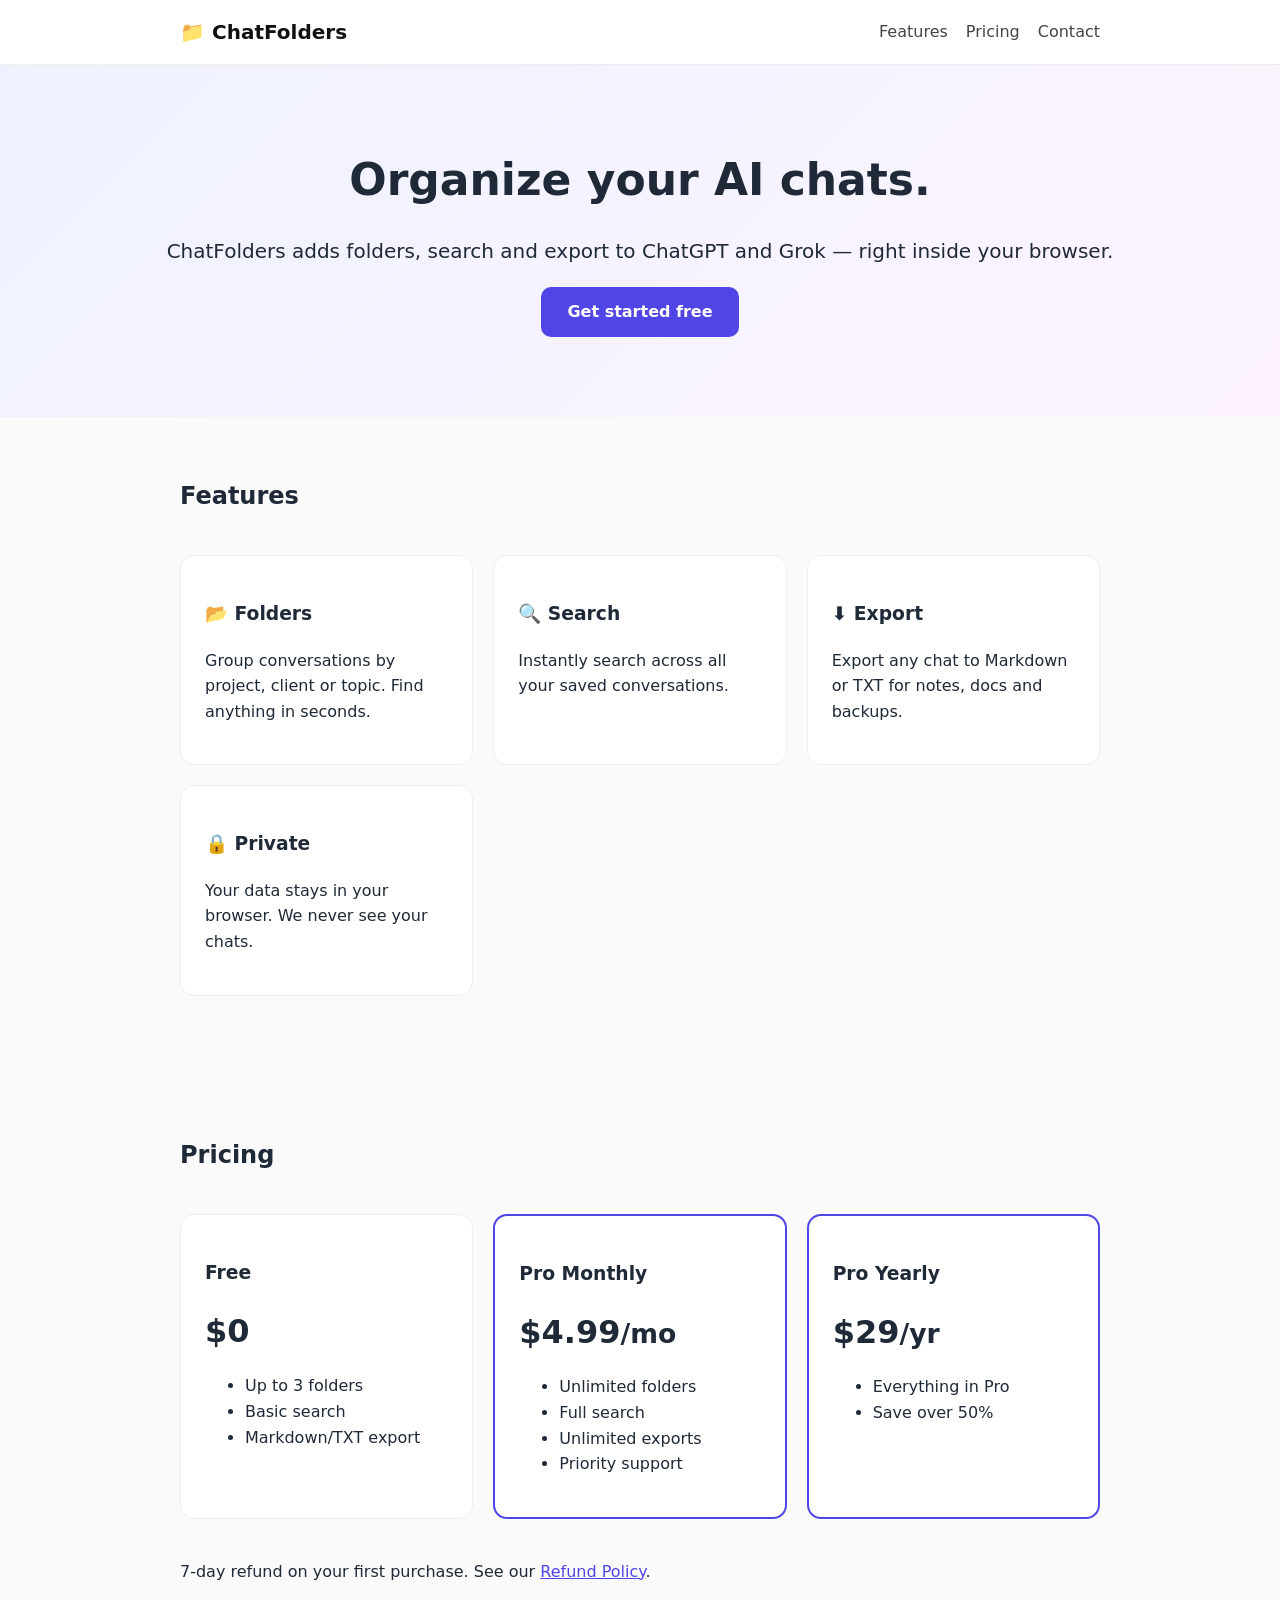
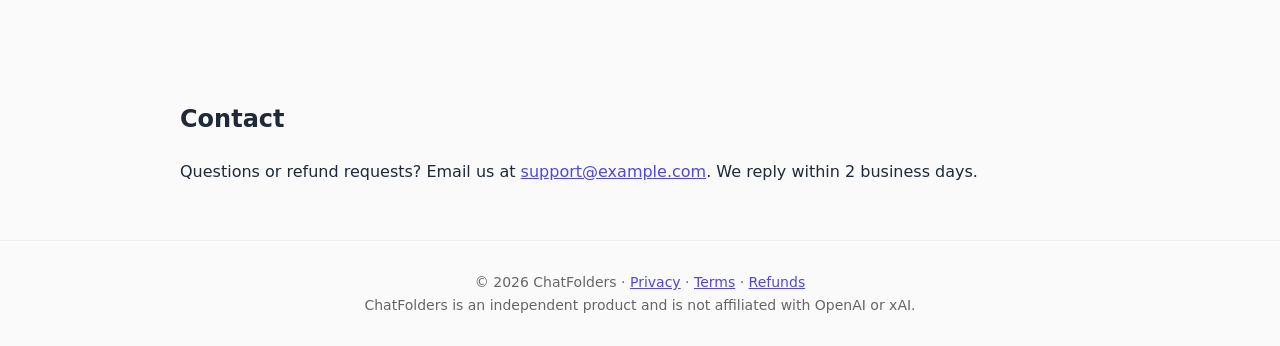
==== index.html @ de5f35a8 "Initial ChatFolders product site Landing page, privacy, terms, and refund policy for Creem / Chrome " ====
<!doctype html><html lang="en"><head><meta charset="utf-8"><meta name="viewport" content="width=device-width,initial-scale=1"><title>ChatFolders – Organize your AI chats</title><link rel="stylesheet" href="style.css"></head><body><header><div class="w"><a class="logo" href="index.html">📁 ChatFolders</a><nav><a href="index.html#features">Features</a><a href="index.html#pricing">Pricing</a><a href="index.html#contact">Contact</a></nav></div></header>
<div class="hero"><h1>Organize your AI chats.</h1><p style="font-size:20px">ChatFolders adds folders, search and export to ChatGPT and Grok — right inside your browser.</p><a class="btn" href="#pricing">Get started free</a></div>
<div class="w"><section id="features"><h2>Features</h2><div class="grid">
<div class="card"><h3>📂 Folders</h3><p>Group conversations by project, client or topic. Find anything in seconds.</p></div>
<div class="card"><h3>🔍 Search</h3><p>Instantly search across all your saved conversations.</p></div>
<div class="card"><h3>⬇️ Export</h3><p>Export any chat to Markdown or TXT for notes, docs and backups.</p></div>
<div class="card"><h3>🔒 Private</h3><p>Your data stays in your browser. We never see your chats.</p></div></div></section>
<section id="pricing"><h2>Pricing</h2><div class="grid">
<div class="card"><h3>Free</h3><div class="price">$0</div><ul><li>Up to 3 folders</li><li>Basic search</li><li>Markdown/TXT export</li></ul></div>
<div class="card pro"><h3>Pro Monthly</h3><div class="price">$4.99<small>/mo</small></div><ul><li>Unlimited folders</li><li>Full search</li><li>Unlimited exports</li><li>Priority support</li></ul></div>
<div class="card pro"><h3>Pro Yearly</h3><div class="price">$29<small>/yr</small></div><ul><li>Everything in Pro</li><li>Save over 50%</li></ul></div></div>
<p>7-day refund on your first purchase. See our <a href="refund.html">Refund Policy</a>.</p></section>
<section id="contact"><h2>Contact</h2><p>Questions or refund requests? Email us at <a href="mailto:support@example.com">support@example.com</a>. We reply within 2 business days.</p></section></div>
<footer><div class="w">© 2026 ChatFolders · <a href="privacy.html">Privacy</a> · <a href="terms.html">Terms</a> · <a href="refund.html">Refunds</a><br>ChatFolders is an independent product and is not affiliated with OpenAI or xAI.</div></footer></body></html>
---- style.css ----
*{box-sizing:border-box}body{margin:0;font-family:system-ui,-apple-system,Segoe UI,Roboto,sans-serif;color:#1f2937;line-height:1.6;background:#fafafa}
a{color:#4f46e5}.w{max-width:960px;margin:auto;padding:0 20px}
header{background:#fff;border-bottom:1px solid #eee}header .w{display:flex;justify-content:space-between;align-items:center;height:64px}
.logo{font-weight:800;font-size:20px;text-decoration:none;color:#111}nav a{margin-left:18px;text-decoration:none;color:#444}
.hero{text-align:center;padding:80px 20px;background:linear-gradient(135deg,#eef2ff,#fdf4ff)}.hero h1{font-size:44px;margin:0 0 12px}
.btn{display:inline-block;background:#4f46e5;color:#fff;padding:12px 26px;border-radius:10px;text-decoration:none;font-weight:600}
.grid{display:grid;grid-template-columns:repeat(auto-fit,minmax(240px,1fr));gap:20px;margin:40px 0}
.card{background:#fff;border:1px solid #eee;border-radius:14px;padding:24px}.card.pro{border:2px solid #4f46e5}
.price{font-size:32px;font-weight:800}section{padding:40px 0}footer{border-top:1px solid #eee;padding:30px 0;color:#666;font-size:14px;text-align:center}
.doc{background:#fff;padding:40px;border-radius:14px;margin:40px auto}
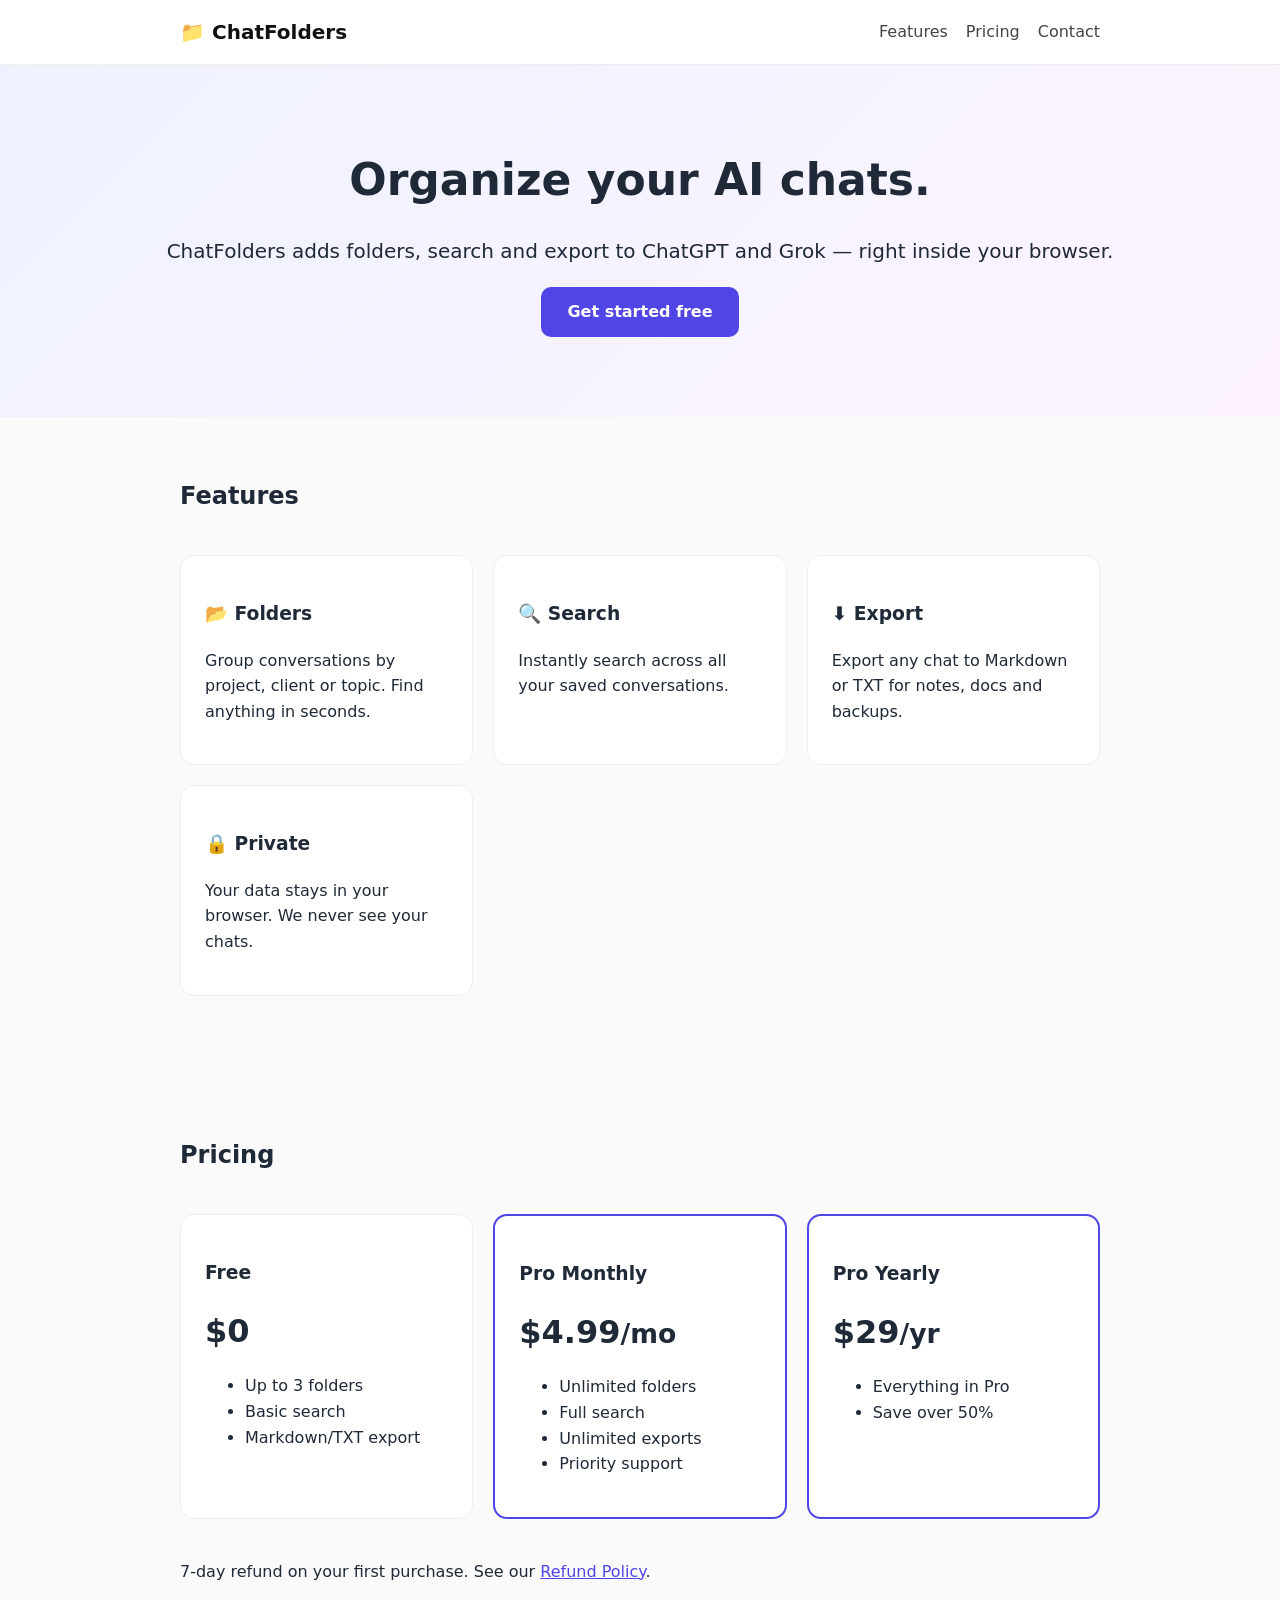
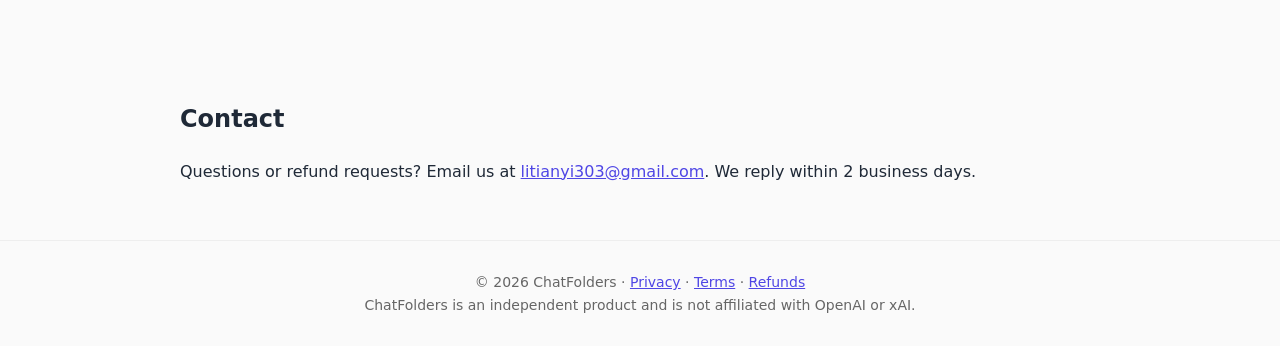
==== commit fad3ff46: "Replace template support@example.com with real support address Creem compliance blocked live payment" ====
--- a/index.html
+++ b/index.html
@@ -10,5 +10,5 @@
 <div class="card pro"><h3>Pro Monthly</h3><div class="price">$4.99<small>/mo</small></div><ul><li>Unlimited folders</li><li>Full search</li><li>Unlimited exports</li><li>Priority support</li></ul></div>
 <div class="card pro"><h3>Pro Yearly</h3><div class="price">$29<small>/yr</small></div><ul><li>Everything in Pro</li><li>Save over 50%</li></ul></div></div>
 <p>7-day refund on your first purchase. See our <a href="refund.html">Refund Policy</a>.</p></section>
-<section id="contact"><h2>Contact</h2><p>Questions or refund requests? Email us at <a href="mailto:support@example.com">support@example.com</a>. We reply within 2 business days.</p></section></div>
+<section id="contact"><h2>Contact</h2><p>Questions or refund requests? Email us at <a href="mailto:litianyi303@gmail.com">litianyi303@gmail.com</a>. We reply within 2 business days.</p></section></div>
 <footer><div class="w">© 2026 ChatFolders · <a href="privacy.html">Privacy</a> · <a href="terms.html">Terms</a> · <a href="refund.html">Refunds</a><br>ChatFolders is an independent product and is not affiliated with OpenAI or xAI.</div></footer></body></html>
